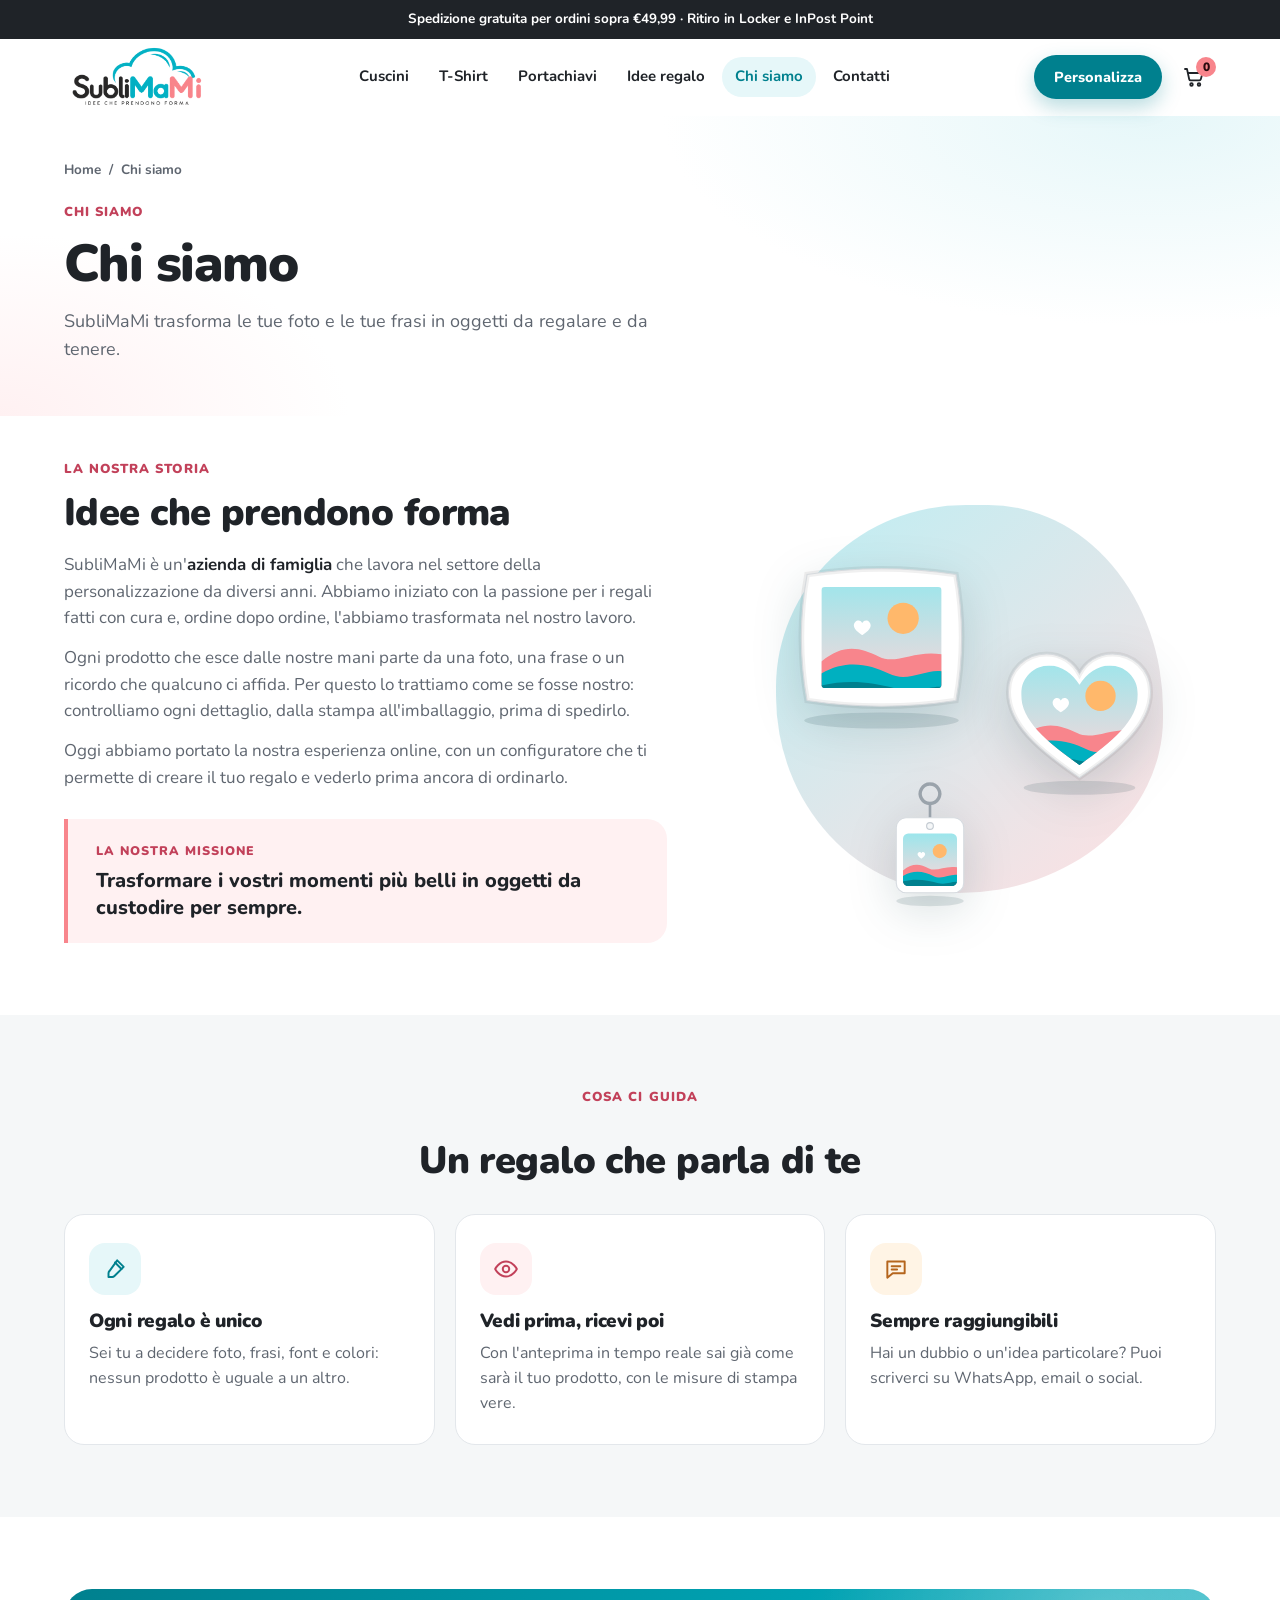
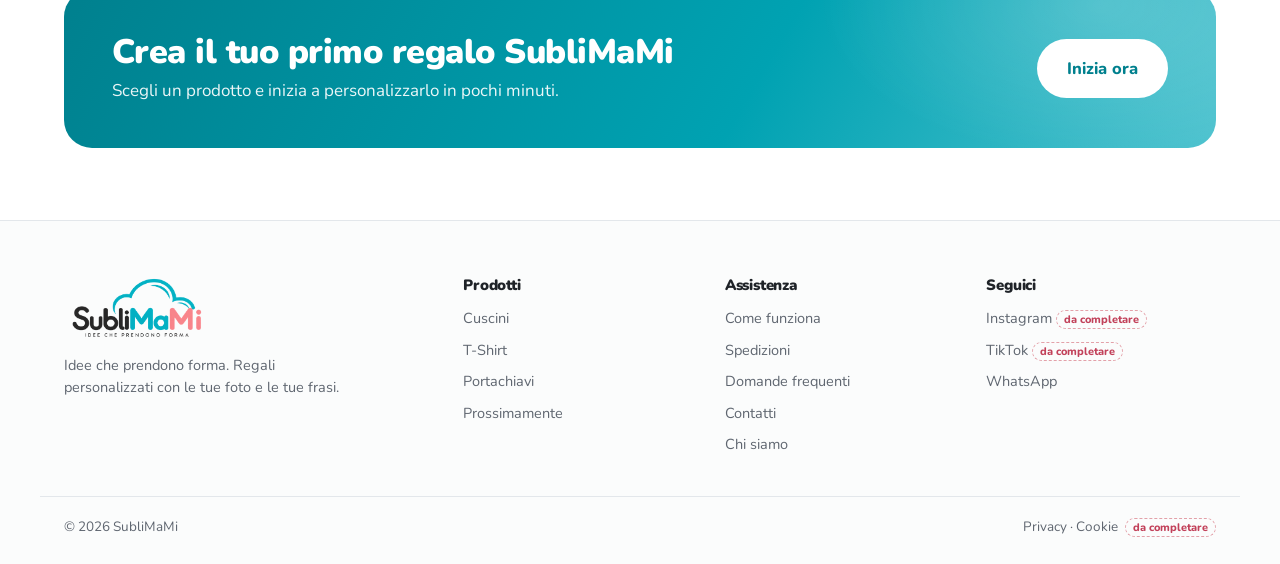
==== chi-siamo.html @ 6696f89f "Home: torna il portachiavi, ora in MDF bianco con foto vere I nostri prodotti - Di nuovo quattro sch" ====
<!DOCTYPE html>
<html lang="it">
<head>
    <meta charset="UTF-8">
    <meta name="viewport" content="width=device-width, initial-scale=1.0">

    <title>Chi siamo | SubliMaMi</title>
    <meta name="description" content="La storia di SubliMaMi: regali personalizzati con le tue foto e le tue frasi.">

    <link rel="preconnect" href="https://fonts.googleapis.com">
    <link rel="preconnect" href="https://fonts.gstatic.com" crossorigin>
    <link rel="stylesheet" href="https://fonts.googleapis.com/css2?family=Nunito:wght@400;600;700;800;900&display=swap">

    <link rel="stylesheet" href="home.css?v=8613e28da44b">
</head>

<body>

    <!-- =========================================
         BARRA ANNUNCI
         ========================================= -->
    <div class="announcement-bar">
        Crea il tuo regalo personalizzato online, con anteprima in tempo reale
    </div>


    <!-- =========================================
         HEADER
         ========================================= -->
    <header class="home-header" id="homeHeader">
        <div class="container home-header-inner">

            <a href="index.html" class="home-logo" aria-label="SubliMaMi - Home">
                <img src="assets/sublimami-logo.png" alt="SubliMaMi">
            </a>

            <nav class="home-nav" id="homeNav" aria-label="Menu principale">
                <a href="personalizza.html?prodotto=cushion">Cuscini</a>
                <a href="personalizza.html?prodotto=tshirt">T-Shirt</a>
                <a href="personalizza.html?prodotto=keychain-round">Portachiavi</a>
                <a href="index.html#idee-regalo">Idee regalo</a>
                <a href="chi-siamo.html" aria-current="page">Chi siamo</a>
                <a href="contatti.html">Contatti</a>
            </nav>

            <div class="home-header-actions">
                <a href="personalizza.html" class="btn btn-primary btn-small header-cta">
                    Personalizza
                </a>

                <a href="personalizza.html?carrello=1" class="header-cart" aria-label="Carrello">
                    <svg viewBox="0 0 24 24" fill="none" stroke="currentColor" stroke-width="1.8" stroke-linecap="round" stroke-linejoin="round" aria-hidden="true"><path d="M3 4h2l2.2 10.2a1.5 1.5 0 0 0 1.5 1.2h8.6a1.5 1.5 0 0 0 1.5-1.1L20.5 8H6"/><circle cx="9.5" cy="19.5" r="1.3"/><circle cx="17" cy="19.5" r="1.3"/></svg>
                    <span class="header-cart-count" id="homeCartCount">0</span>
                </a>

                <button type="button" class="menu-toggle" id="menuToggle" aria-label="Apri menu" aria-expanded="false" aria-controls="homeNav">
                    <span></span><span></span><span></span>
                </button>
            </div>

        </div>
    </header>


    <main>

        <!-- =========================================
             INTESTAZIONE PAGINA
             ========================================= -->
        <section class="page-hero page-hero-teal">
            <div class="container">
                <nav class="breadcrumb" aria-label="Percorso">
                    <a href="index.html">Home</a>
                    <span aria-hidden="true">/</span>
                    <span>Chi siamo</span>
                </nav>
                <span class="eyebrow">Chi siamo</span>
                <h1>Chi siamo</h1>
                <p class="page-lead">SubliMaMi trasforma le tue foto e le tue frasi in oggetti da regalare e da tenere.</p>
            </div>
        </section>


        <!-- =========================================
             LA NOSTRA STORIA
             ========================================= -->
        <section class="section section-tight">
            <div class="container story">

                <div class="story-text">
                    <span class="eyebrow">La nostra storia</span>
                    <h2 class="section-title">Idee che prendono forma</h2>

                    <div class="story-body">
                        <p>SubliMaMi è un'<strong>azienda di famiglia</strong> che lavora nel settore della personalizzazione da diversi anni. Abbiamo iniziato con la passione per i regali fatti con cura e, ordine dopo ordine, l'abbiamo trasformata nel nostro lavoro.</p>
                        <p>Ogni prodotto che esce dalle nostre mani parte da una foto, una frase o un ricordo che qualcuno ci affida. Per questo lo trattiamo come se fosse nostro: controlliamo ogni dettaglio, dalla stampa all'imballaggio, prima di spedirlo.</p>
                        <p>Oggi abbiamo portato la nostra esperienza online, con un configuratore che ti permette di creare il tuo regalo e vederlo prima ancora di ordinarlo.</p>
                    </div>

                    <blockquote class="mission">
                        <span class="mission-label">La nostra missione</span>
                        <p>Trasformare i vostri momenti più belli in oggetti da custodire per sempre.</p>
                    </blockquote>
                </div>

                <div class="story-visual" aria-hidden="true">
                    <div class="story-blob"></div>
                    <img src="assets/home/cuscino.svg" alt="" class="story-item story-item-1">
                    <img src="assets/home/cuscino-cuore.svg" alt="" class="story-item story-item-2">
                    <img src="assets/home/portachiavi.svg" alt="" class="story-item story-item-3">
                </div>

            </div>
        </section>


        <!-- =========================================
             COSA CI GUIDA
             ========================================= -->
        <section class="section showcase">
            <div class="container">
                <div class="section-head section-head-center">
                    <span class="eyebrow">Cosa ci guida</span>
                    <h2 class="section-title">Un regalo che parla di te</h2>
                </div>

                <div class="values">
                    <div class="value-card">
                        <span class="value-icon value-teal"><svg viewBox="0 0 24 24" fill="none" stroke="currentColor" stroke-width="1.8" stroke-linecap="round" stroke-linejoin="round" aria-hidden="true"><path d="M14 4l6 6-8.5 8.5a3 3 0 0 1-2.1.9H6v-3.4a3 3 0 0 1 .9-2.1L14 4Z"/><path d="m12 6 6 6"/></svg></span>
                        <h3>Ogni regalo è unico</h3>
                        <p>Sei tu a decidere foto, frasi, font e colori: nessun prodotto è uguale a un altro.</p>
                    </div>
                    <div class="value-card">
                        <span class="value-icon value-pink"><svg viewBox="0 0 24 24" fill="none" stroke="currentColor" stroke-width="1.8" stroke-linecap="round" stroke-linejoin="round" aria-hidden="true"><path d="M2 12s3.5-7 10-7 10 7 10 7-3.5 7-10 7S2 12 2 12Z"/><circle cx="12" cy="12" r="3"/></svg></span>
                        <h3>Vedi prima, ricevi poi</h3>
                        <p>Con l'anteprima in tempo reale sai già come sarà il tuo prodotto, con le misure di stampa vere.</p>
                    </div>
                    <div class="value-card">
                        <span class="value-icon value-sun"><svg viewBox="0 0 24 24" fill="none" stroke="currentColor" stroke-width="1.8" stroke-linecap="round" stroke-linejoin="round" aria-hidden="true"><path d="M4 5h16v11H9l-5 4V5Z"/><path d="M8 9.5h8M8 12.5h5"/></svg></span>
                        <h3>Sempre raggiungibili</h3>
                        <p>Hai un dubbio o un'idea particolare? Puoi scriverci su WhatsApp, email o social.</p>
                    </div>
                </div>
            </div>
        </section>

        <section class="section">
            <div class="container">
                <div class="cta-band">
                    <div>
                        <h2>Crea il tuo primo regalo SubliMaMi</h2>
                        <p>Scegli un prodotto e inizia a personalizzarlo in pochi minuti.</p>
                    </div>
                    <a href="personalizza.html" class="btn btn-white btn-large">Inizia ora</a>
                </div>
            </div>
        </section>

    </main>


    <!-- =========================================
         FOOTER
         ========================================= -->
    <footer class="home-footer">
        <div class="container footer-grid">

            <div class="footer-brand">
                <img src="assets/sublimami-logo.png" alt="SubliMaMi" class="footer-logo">
                <p>Idee che prendono forma. Regali personalizzati con le tue foto e le tue frasi.</p>
            </div>

            <div class="footer-col">
                <h3>Prodotti</h3>
                <a href="personalizza.html?prodotto=cushion">Cuscini</a>
                <a href="personalizza.html?prodotto=tshirt">T-Shirt</a>
                <a href="personalizza.html?prodotto=keychain-round">Portachiavi</a>
                <a href="index.html#prossimamente">Prossimamente</a>
            </div>

            <div class="footer-col">
                <h3>Assistenza</h3>
                <a href="index.html#come-funziona">Come funziona</a>
                <a href="spedizioni.html">Spedizioni</a>
                <a href="spedizioni.html#domande">Domande frequenti</a>
                <a href="contatti.html">Contatti</a>
                <a href="chi-siamo.html">Chi siamo</a>
            </div>

            <div class="footer-col">
                <h3>Seguici</h3>
                <!-- I link si compilano da soli con i dati di site-config.js -->
                <a data-contact="instagram">Instagram</a>
                <a data-contact="tiktok">TikTok</a>
                <a data-contact="whatsapp">WhatsApp</a>
            </div>

        </div>

        <div class="container footer-bottom">
            <span>© <span id="currentYear">2026</span> SubliMaMi</span>
            <!-- DA COMPLETARE: Privacy e Cookie policy -->
            <span>Privacy · Cookie <em class="todo">da completare</em></span>
        </div>
    </footer>

    <script src="site-config.js?v=1eb8c7c63106"></script>
    <script src="home.js?v=667c66547c36"></script>
</body>
</html>
---- home.css ----
/* =====================================================================
   SUBLIMAMI - HOME PAGE
   Stile della pagina iniziale (index.html).
   Il configuratore (personalizza.html) usa invece style.css.
   ===================================================================== */

:root {
    --brand: #00b0c0;
    --brand-strong: #00808e;
    --brand-stronger: #006d78;
    --brand-soft: #e6f7f9;
    --brand-softer: #f2fbfc;

    --accent: #f8858c;
    --accent-strong: #c2415a;
    --accent-soft: #fff1f2;

    --sun-soft: #fff4e5;
    --mint-soft: #eaf8f0;

    --ink: #1f2328;
    --muted: #5f6670;
    --line: #e3e7eb;
    --surface: #ffffff;
    --page: #ffffff;
    --page-alt: #f5f7f8;

    --radius-xl: 28px;
    --radius-lg: 20px;
    --radius-md: 14px;

    --shadow-card: 0 1px 2px rgba(16, 24, 40, 0.04), 0 10px 30px rgba(16, 24, 40, 0.07);
    --shadow-button: 0 8px 20px rgba(0, 128, 142, 0.28);

    --font-ui: "Nunito", "Segoe UI", Arial, sans-serif;
}

* {
    box-sizing: border-box;
}

html {
    scroll-behavior: smooth;
    scroll-padding-top: 90px;
}

body {
    margin: 0;
    background: var(--page);
    color: var(--ink);
    font-family: var(--font-ui);
    font-size: 16px;
    line-height: 1.55;
    -webkit-font-smoothing: antialiased;
}

img {
    max-width: 100%;
    display: block;
}

a {
    color: inherit;
}

h1, h2, h3 {
    margin: 0;
    line-height: 1.15;
    letter-spacing: -0.015em;
}

p {
    margin: 0;
}

.container {
    width: 100%;
    max-width: 1200px;
    margin: 0 auto;
    padding: 0 24px;
}


/* ------------------------------ PULSANTI ------------------------------ */

.btn {
    display: inline-flex;
    align-items: center;
    justify-content: center;
    gap: 8px;
    border: 2px solid transparent;
    border-radius: 999px;
    font-family: inherit;
    font-weight: 800;
    text-decoration: none;
    cursor: pointer;
    transition: background 0.15s ease, color 0.15s ease, transform 0.15s ease, box-shadow 0.15s ease, border-color 0.15s ease;
    white-space: nowrap;
}

.btn svg {
    width: 20px;
    height: 20px;
}

.btn-small {
    padding: 9px 18px;
    font-size: 14.5px;
}

.btn-large {
    padding: 15px 28px;
    font-size: 16.5px;
}

.btn-primary {
    background: var(--brand-strong);
    color: #fff;
    box-shadow: var(--shadow-button);
}

.btn-primary:hover {
    background: var(--brand-stronger);
    transform: translateY(-2px);
}

.btn-ghost {
    background: var(--surface);
    border-color: var(--line);
    color: var(--ink);
}

.btn-ghost:hover {
    border-color: var(--brand);
    color: var(--brand-strong);
}

.btn-white {
    background: #fff;
    color: var(--brand-strong);
}

.btn-white:hover {
    transform: translateY(-2px);
    box-shadow: 0 10px 24px rgba(0, 0, 0, 0.15);
}

.btn:focus-visible,
a:focus-visible,
button:focus-visible {
    outline: 3px solid var(--brand);
    outline-offset: 3px;
}

.link-arrow {
    color: var(--brand-strong);
    font-weight: 800;
    text-decoration: none;
    white-space: nowrap;
}

.link-arrow::after {
    content: " →";
}

.link-arrow:hover {
    text-decoration: underline;
}


/* --------------------------- BARRA ANNUNCI --------------------------- */

.announcement-bar {
    padding: 9px 16px;
    background: var(--ink);
    color: #fff;
    font-size: 13.5px;
    font-weight: 700;
    text-align: center;
}


/* ------------------------------ HEADER ------------------------------ */

.home-header {
    position: sticky;
    top: 0;
    z-index: 50;
    background: rgba(255, 255, 255, 0.94);
    backdrop-filter: blur(10px);
    -webkit-backdrop-filter: blur(10px);
    border-bottom: 1px solid transparent;
    transition: border-color 0.2s ease, box-shadow 0.2s ease;
}

.home-header.scrolled {
    border-bottom-color: var(--line);
    box-shadow: 0 6px 20px rgba(16, 24, 40, 0.05);
}

.home-header-inner {
    display: flex;
    align-items: center;
    gap: 24px;
    height: 76px;
}

.home-logo img {
    width: 150px;
    height: auto;
}

.home-nav {
    display: flex;
    align-items: center;
    gap: 4px;
    margin: 0 auto;
}

.home-nav a {
    padding: 8px 13px;
    border-radius: 999px;
    color: var(--ink);
    font-size: 15px;
    font-weight: 700;
    text-decoration: none;
    transition: background 0.15s ease, color 0.15s ease;
}

.home-nav a:hover {
    background: var(--brand-soft);
    color: var(--brand-strong);
}

.home-header-actions {
    display: flex;
    align-items: center;
    gap: 10px;
}

.header-cart {
    position: relative;
    display: grid;
    place-items: center;
    width: 44px;
    height: 44px;
    border-radius: 50%;
    color: var(--ink);
    transition: background 0.15s ease;
}

.header-cart:hover {
    background: var(--page-alt);
}

.header-cart svg {
    width: 24px;
    height: 24px;
}

.header-cart-count {
    position: absolute;
    top: 2px;
    right: 0;
    min-width: 20px;
    height: 20px;
    padding: 0 5px;
    border-radius: 999px;
    background: var(--accent);
    color: #2a0a0e;
    font-size: 12px;
    font-weight: 900;
    line-height: 20px;
    text-align: center;
}

.menu-toggle {
    display: none;
    width: 44px;
    height: 44px;
    padding: 12px 11px;
    border: none;
    border-radius: 12px;
    background: transparent;
    cursor: pointer;
}

.menu-toggle span {
    display: block;
    height: 2px;
    margin: 4px 0;
    border-radius: 2px;
    background: var(--ink);
    transition: transform 0.2s ease, opacity 0.2s ease;
}

.menu-toggle[aria-expanded="true"] span:nth-child(1) {
    transform: translateY(6px) rotate(45deg);
}

.menu-toggle[aria-expanded="true"] span:nth-child(2) {
    opacity: 0;
}

.menu-toggle[aria-expanded="true"] span:nth-child(3) {
    transform: translateY(-6px) rotate(-45deg);
}


/* ------------------------------- HERO ------------------------------- */

.hero {
    position: relative;
    overflow: hidden;
    padding: 56px 0 72px;
    background:
        radial-gradient(900px 500px at 85% 20%, var(--brand-soft), transparent 60%),
        radial-gradient(700px 420px at 10% 90%, var(--accent-soft), transparent 60%);
}

.hero-inner {
    display: grid;
    grid-template-columns: 1.05fr 1fr;
    align-items: center;
    gap: 40px;
}

.eyebrow {
    display: inline-block;
    margin-bottom: 12px;
    color: var(--accent-strong);
    font-size: 13px;
    font-weight: 900;
    letter-spacing: 0.08em;
    text-transform: uppercase;
}

.hero h1 {
    position: relative;
    z-index: 0;
    font-size: clamp(36px, 5.2vw, 60px);
    font-weight: 900;
    letter-spacing: -0.03em;
}

.highlight {
    position: relative;
    color: var(--brand-strong);
    white-space: nowrap;
}

.highlight::after {
    content: "";
    position: absolute;
    left: -2%;
    right: -2%;
    bottom: 0.06em;
    height: 0.28em;
    border-radius: 999px;
    background: rgba(248, 133, 140, 0.35);
    z-index: -1;
}

.hero-lead {
    max-width: 520px;
    margin-top: 20px;
    color: var(--muted);
    font-size: 18.5px;
}

.hero-actions {
    display: flex;
    flex-wrap: wrap;
    gap: 12px;
    margin-top: 30px;
}

.hero-prices {
    margin-top: 22px;
    color: var(--muted);
    font-size: 14.5px;
}

.hero-prices strong {
    color: var(--ink);
}

.hero-visual {
    position: relative;
    aspect-ratio: 1 / 0.9;
    min-height: 320px;
}

.hero-blob {
    position: absolute;
    inset: 6% 4% 4% 8%;
    border-radius: 46% 54% 52% 48% / 52% 44% 56% 48%;
    background: linear-gradient(140deg, #bdeef3, #ffe0e2);
}

.hero-tshirt {
    position: absolute;
    left: 10%;
    right: 8%;
    top: 4%;
}

.hero-tshirt img:first-child {
    width: 100%;
    filter: drop-shadow(0 18px 30px rgba(0, 52, 58, 0.18));
}

.hero-tshirt-design,
.product-tshirt-design {
    position: absolute;
    left: 50%;
    top: 31%;
    width: 21%;
    transform: translateX(-50%);
    border-radius: 3px;
    opacity: 0.95;
}

.hero-item {
    position: absolute;
    filter: drop-shadow(0 14px 24px rgba(0, 52, 58, 0.16));
}

.hero-cushion {
    left: -2%;
    bottom: 0;
    width: 40%;
    animation: float 6s ease-in-out infinite;
}

.hero-keychain {
    right: 0;
    bottom: 6%;
    width: 26%;
    animation: float 6s ease-in-out 1.5s infinite;
}

.hero-chip {
    position: absolute;
    display: inline-flex;
    align-items: center;
    gap: 7px;
    padding: 9px 14px;
    border-radius: 999px;
    background: #fff;
    box-shadow: var(--shadow-card);
    font-size: 14px;
    font-weight: 800;
    white-space: nowrap;
}

.hero-chip svg {
    width: 18px;
    height: 18px;
    color: var(--brand-strong);
}

.hero-chip-1 {
    top: 10%;
    left: 0;
}

.hero-chip-2 {
    top: 2%;
    right: 4%;
}

.hero-chip-2 svg {
    color: var(--accent-strong);
}

@keyframes float {
    0%, 100% { transform: translateY(0); }
    50% { transform: translateY(-10px); }
}

@media (prefers-reduced-motion: reduce) {
    .hero-cushion,
    .hero-keychain {
        animation: none;
    }

    html {
        scroll-behavior: auto;
    }
}


/* --------------------------- PUNTI DI FORZA --------------------------- */

.features {
    padding: 22px 0;
    border-top: 1px solid var(--line);
    border-bottom: 1px solid var(--line);
    background: var(--surface);
}

.features-grid {
    display: grid;
    grid-template-columns: repeat(4, 1fr);
    gap: 20px;
}

.feature {
    display: flex;
    align-items: center;
    gap: 12px;
}

.feature-icon {
    flex: 0 0 44px;
    height: 44px;
    display: grid;
    place-items: center;
    border-radius: 14px;
    background: var(--brand-soft);
    color: var(--brand-strong);
}

.feature-icon svg {
    width: 22px;
    height: 22px;
}

.feature strong {
    display: block;
    font-size: 15px;
    font-weight: 800;
    line-height: 1.25;
}

.feature span {
    color: var(--muted);
    font-size: 13.5px;
    line-height: 1.3;
}


/* ------------------------------ SEZIONI ------------------------------ */

.section {
    padding: 72px 0;
}

.section-title {
    font-size: clamp(28px, 3.4vw, 38px);
    font-weight: 900;
}

.section-head {
    display: flex;
    align-items: flex-end;
    justify-content: space-between;
    gap: 20px;
    margin-bottom: 32px;
}

.section-head-center {
    flex-direction: column;
    align-items: center;
    text-align: center;
}


/* ----------------------------- CATEGORIE ----------------------------- */

.categories-section {
    padding-bottom: 24px;
}

.categories-section .section-title {
    margin-bottom: 28px;
    text-align: center;
}

.categories {
    display: flex;
    justify-content: center;
    gap: 22px;
    overflow-x: auto;
    padding: 4px 4px 12px;
    scrollbar-width: none;
}

.categories::-webkit-scrollbar {
    display: none;
}

.category {
    flex: 0 0 auto;
    display: flex;
    flex-direction: column;
    align-items: center;
    gap: 10px;
    width: 116px;
    color: var(--ink);
    font-size: 14.5px;
    font-weight: 800;
    text-align: center;
    text-decoration: none;
}

.category-image {
    display: grid;
    place-items: center;
    width: 104px;
    height: 104px;
    border-radius: 50%;
    background: var(--page-alt);
    transition: transform 0.2s ease, background 0.2s ease, box-shadow 0.2s ease;
}

.category-image img {
    width: 74%;
    height: 74%;
    object-fit: contain;
}

.category-image .category-tshirt {
    width: 92%;
}

.category:hover .category-image {
    transform: translateY(-4px);
    background: var(--brand-soft);
    box-shadow: 0 0 0 3px var(--brand);
}

.category-soon {
    color: var(--muted);
}

.category-soon .category-image {
    opacity: 0.75;
}


/* --------------------------- SCHEDE PRODOTTO --------------------------- */

.products-grid {
    display: grid;
    grid-template-columns: repeat(3, 1fr);
    gap: 24px;
}

.product-card {
    display: flex;
    flex-direction: column;
    overflow: hidden;
    border: 1px solid var(--line);
    border-radius: var(--radius-lg);
    background: var(--surface);
    transition: transform 0.2s ease, box-shadow 0.2s ease;
}

.product-card:hover {
    transform: translateY(-4px);
    box-shadow: var(--shadow-card);
}

.product-card-image {
    position: relative;
    display: block;
    height: 270px;
    padding: 24px;
}

.product-card-image > img {
    width: 100%;
    height: 100%;
    object-fit: contain;
    transition: transform 0.3s ease;
}

.product-card:hover .product-card-image > img,
.product-card:hover .product-tshirt {
    transform: scale(1.04);
}

.tint-teal { background: linear-gradient(160deg, var(--brand-soft), #f8fdfd); }
.tint-pink { background: linear-gradient(160deg, var(--accent-soft), #fffafa); }
.tint-sun  { background: linear-gradient(160deg, var(--sun-soft), #fffdf9); }

.product-tshirt {
    position: relative;
    display: block;
    height: 100%;
    aspect-ratio: 768 / 512;
    max-width: 100%;
    margin: 0 auto;
    transition: transform 0.3s ease;
}

.product-tshirt img:first-child {
    width: 100%;
    height: 100%;
    object-fit: contain;
    filter: drop-shadow(0 12px 18px rgba(0, 52, 58, 0.12));
}

.product-card-body {
    display: flex;
    flex: 1;
    flex-direction: column;
    gap: 8px;
    padding: 20px 22px 22px;
}

.product-card h3 {
    font-size: 20px;
    font-weight: 900;
}

.product-card p {
    color: var(--muted);
    font-size: 15px;
}

.color-dots {
    display: flex;
    gap: 6px;
    margin-top: 2px;
}

.color-dot {
    width: 18px;
    height: 18px;
    border-radius: 50%;
    border: 1px solid rgba(0, 0, 0, 0.2);
}

.dot-white { background: #fff; }
.dot-black { background: #111; }

.product-card-footer {
    display: flex;
    align-items: center;
    justify-content: space-between;
    gap: 12px;
    margin-top: auto;
    padding-top: 12px;
}

.price {
    font-size: 24px;
    font-weight: 900;
    letter-spacing: -0.02em;
}

.price small {
    color: var(--muted);
    font-size: 13px;
    font-weight: 700;
    letter-spacing: 0;
}


/* ------------------------ CONFIGURATORE IN EVIDENZA ------------------------ */

.showcase {
    background: var(--page-alt);
}

.showcase-inner {
    display: grid;
    grid-template-columns: 1.15fr 1fr;
    align-items: center;
    gap: 56px;
}

.browser-frame {
    overflow: hidden;
    border: 1px solid var(--line);
    border-radius: var(--radius-lg);
    background: #fff;
    box-shadow: 0 30px 60px rgba(16, 24, 40, 0.12);
    transform: rotate(-1.2deg);
}

.browser-bar {
    display: flex;
    gap: 6px;
    padding: 11px 14px;
    border-bottom: 1px solid var(--line);
    background: #fafbfc;
}

.browser-bar span {
    width: 10px;
    height: 10px;
    border-radius: 50%;
    background: #dde2e6;
}

.browser-bar span:first-child { background: var(--accent); }
.browser-bar span:nth-child(2) { background: #ffc46b; }
.browser-bar span:nth-child(3) { background: var(--brand); }

.showcase-text p {
    margin-top: 14px;
    color: var(--muted);
    font-size: 17px;
}

.check-list {
    display: grid;
    gap: 10px;
    margin: 22px 0 30px;
    padding: 0;
    list-style: none;
}

.check-list li {
    position: relative;
    padding-left: 32px;
    font-weight: 700;
}

.check-list li::before {
    content: "";
    position: absolute;
    left: 0;
    top: 2px;
    width: 22px;
    height: 22px;
    border-radius: 50%;
    background: var(--brand-soft);
}

.check-list li::after {
    content: "";
    position: absolute;
    left: 7px;
    top: 8px;
    width: 8px;
    height: 5px;
    border-left: 2px solid var(--brand-strong);
    border-bottom: 2px solid var(--brand-strong);
    transform: rotate(-45deg);
}


/* ----------------------------- COME FUNZIONA ----------------------------- */

.steps {
    display: grid;
    grid-template-columns: repeat(3, 1fr);
    gap: 24px;
    margin: 0;
    padding: 0;
    list-style: none;
    counter-reset: none;
}

.step {
    position: relative;
    padding: 30px 26px 28px;
    border: 1px solid var(--line);
    border-radius: var(--radius-lg);
    background: var(--surface);
}

.step-number {
    display: grid;
    place-items: center;
    width: 46px;
    height: 46px;
    margin-bottom: 18px;
    border-radius: 14px;
    background: var(--brand-strong);
    color: #fff;
    font-size: 20px;
    font-weight: 900;
}

.step:nth-child(2) .step-number {
    background: var(--accent-strong);
}

.step:nth-child(3) .step-number {
    background: var(--ink);
}

.step h3 {
    font-size: 20px;
    font-weight: 900;
}

.step p {
    margin-top: 8px;
    color: var(--muted);
}


/* ------------------------------ IDEE REGALO ------------------------------ */

.occasions {
    display: grid;
    grid-template-columns: repeat(4, 1fr);
    gap: 20px;
}

.occasion {
    display: flex;
    flex-direction: column;
    gap: 6px;
    padding: 24px;
    border-radius: var(--radius-lg);
    color: var(--ink);
    text-decoration: none;
    transition: transform 0.2s ease, box-shadow 0.2s ease;
}

.occasion:hover {
    transform: translateY(-4px);
    box-shadow: var(--shadow-card);
}

.occasion-icon {
    display: grid;
    place-items: center;
    width: 48px;
    height: 48px;
    margin-bottom: 18px;
    border-radius: 50%;
    background: #fff;
}

.occasion-icon svg {
    width: 24px;
    height: 24px;
}

.occasion strong {
    font-size: 19px;
    font-weight: 900;
}

.occasion span:last-child {
    color: var(--muted);
    font-size: 14.5px;
}

.occasion-pink { background: var(--accent-soft); }
.occasion-pink .occasion-icon { color: var(--accent-strong); }
.occasion-teal { background: var(--brand-soft); }
.occasion-teal .occasion-icon { color: var(--brand-strong); }
.occasion-sun  { background: var(--sun-soft); }
.occasion-sun .occasion-icon  { color: #b5651d; }
.occasion-mint { background: var(--mint-soft); }
.occasion-mint .occasion-icon { color: #2e7d4f; }


/* ------------------------------ PROSSIMAMENTE ------------------------------ */

.soon {
    background: var(--page-alt);
}

.soon-grid {
    display: grid;
    grid-template-columns: repeat(5, 1fr);
    gap: 18px;
}

.soon-card {
    position: relative;
    padding: 18px 16px 20px;
    border: 1px solid var(--line);
    border-radius: var(--radius-lg);
    background: var(--surface);
    text-align: center;
}

.soon-card img {
    width: 100%;
    aspect-ratio: 1;
    object-fit: contain;
    padding: 8px;
}

.soon-card h3 {
    margin-top: 8px;
    font-size: 16.5px;
    font-weight: 900;
}

.soon-card p {
    margin-top: 2px;
    color: var(--muted);
    font-size: 13.5px;
}

.soon-badge {
    position: absolute;
    top: 12px;
    left: 12px;
    padding: 3px 10px;
    border-radius: 999px;
    background: var(--ink);
    color: #fff;
    font-size: 12px;
    font-weight: 800;
}


/* ------------------------------ INVITO FINALE ------------------------------ */

.cta-band {
    display: flex;
    align-items: center;
    justify-content: space-between;
    gap: 24px;
    padding: 44px 48px;
    border-radius: var(--radius-xl);
    background:
        radial-gradient(400px 220px at 90% 10%, rgba(255, 255, 255, 0.18), transparent 70%),
        linear-gradient(120deg, var(--brand-strong), #00a2b2 60%, #4fc3cf);
    color: #fff;
}

.cta-band h2 {
    font-size: clamp(26px, 3vw, 34px);
    font-weight: 900;
}

.cta-band p {
    margin-top: 6px;
    opacity: 0.92;
    font-size: 17px;
}


/* ------------------------------- FOOTER ------------------------------- */

.home-footer {
    padding-top: 56px;
    border-top: 1px solid var(--line);
    background: #fbfcfc;
}

.footer-grid {
    display: grid;
    grid-template-columns: 1.6fr 1fr 1fr 1fr;
    gap: 32px;
}

.footer-logo {
    width: 150px;
}

.footer-brand p {
    max-width: 300px;
    margin-top: 14px;
    color: var(--muted);
    font-size: 14.5px;
}

.footer-col {
    display: flex;
    flex-direction: column;
    gap: 9px;
    font-size: 14.5px;
}

.footer-col h3 {
    margin-bottom: 4px;
    font-size: 15px;
    font-weight: 900;
}

.footer-col a {
    color: var(--muted);
    text-decoration: none;
}

.footer-col a:hover {
    color: var(--brand-strong);
}

.footer-col span {
    color: var(--muted);
}

/* Segnaposto ancora da riempire con informazioni vere */
.todo {
    margin-left: 4px;
    padding: 1px 7px;
    border: 1px dashed #e3a1a9;
    border-radius: 999px;
    color: var(--accent-strong);
    font-size: 11px;
    font-style: normal;
    font-weight: 800;
    white-space: nowrap;
}

.footer-bottom {
    display: flex;
    justify-content: space-between;
    gap: 16px;
    margin-top: 40px;
    padding-top: 20px;
    padding-bottom: 26px;
    border-top: 1px solid var(--line);
    color: var(--muted);
    font-size: 13.5px;
}


/* =====================================================================
   RESPONSIVE
   ===================================================================== */

@media (max-width: 1080px) {

    .home-nav a {
        padding: 8px 9px;
        font-size: 14.5px;
    }

    .soon-grid {
        grid-template-columns: repeat(3, 1fr);
    }

    .features-grid {
        grid-template-columns: repeat(2, 1fr);
    }
}


@media (max-width: 900px) {

    /* Menu a tendina */
    .menu-toggle {
        display: block;
    }

    .home-nav {
        position: absolute;
        top: 100%;
        left: 0;
        right: 0;
        display: none;
        flex-direction: column;
        align-items: stretch;
        gap: 2px;
        margin: 0;
        padding: 10px 16px 18px;
        border-bottom: 1px solid var(--line);
        background: #fff;
        box-shadow: 0 16px 30px rgba(16, 24, 40, 0.08);
    }

    .home-nav.open {
        display: flex;
    }

    .home-nav a {
        padding: 12px 14px;
        border-radius: 12px;
        font-size: 16px;
    }

    .home-header-actions {
        margin-left: auto;
    }

    .hero-inner,
    .showcase-inner {
        grid-template-columns: 1fr;
    }

    .hero {
        padding-top: 36px;
    }

    .hero-visual {
        max-width: 520px;
        width: 100%;
        margin: 0 auto;
    }

    .products-grid {
        grid-template-columns: repeat(2, 1fr);
    }

    .occasions {
        grid-template-columns: repeat(2, 1fr);
    }

    .steps {
        grid-template-columns: 1fr;
    }

    .footer-grid {
        grid-template-columns: 1fr 1fr;
    }

    .footer-brand {
        grid-column: 1 / -1;
    }

    .categories {
        justify-content: flex-start;
    }
}


@media (max-width: 600px) {

    .container {
        padding: 0 16px;
    }

    .announcement-bar {
        font-size: 12.5px;
    }

    .home-header-inner {
        height: 64px;
        gap: 10px;
    }

    .home-logo img {
        width: 118px;
    }

    .header-cta {
        display: none;
    }

    .section {
        padding: 52px 0;
    }

    .hero {
        padding: 28px 0 44px;
    }

    .hero-lead {
        font-size: 16.5px;
    }

    .hero-actions .btn {
        flex: 1 1 100%;
    }

    .hero-chip {
        padding: 7px 11px;
        font-size: 12.5px;
    }

    .features-grid {
        grid-template-columns: 1fr;
        gap: 14px;
    }

    .section-head {
        flex-direction: column;
        align-items: flex-start;
        margin-bottom: 24px;
    }

    .section-head-center {
        align-items: center;
    }

    .category {
        width: 92px;
        font-size: 13px;
    }

    .category-image {
        width: 84px;
        height: 84px;
    }

    .categories {
        gap: 12px;
        margin: 0 -16px;
        padding-left: 16px;
        padding-right: 16px;
    }

    .products-grid,
    .occasions {
        grid-template-columns: 1fr;
    }

    .occasion {
        min-height: 0;
    }

    .soon-grid {
        grid-template-columns: repeat(2, 1fr);
        gap: 12px;
    }

    /* Se le schede sono dispari, l'ultima occupa tutta la riga */
    .soon-card:last-child:nth-child(odd) {
        grid-column: 1 / -1;
    }

    .soon-card:last-child:nth-child(odd) img {
        max-width: 200px;
        margin: 0 auto;
    }

    .product-card-image {
        height: 240px;
    }

    .browser-frame {
        transform: none;
    }

    .cta-band {
        flex-direction: column;
        align-items: flex-start;
        padding: 32px 24px;
    }

    .cta-band .btn {
        width: 100%;
    }

    .footer-grid {
        grid-template-columns: 1fr;
        gap: 26px;
    }

    .footer-bottom {
        flex-direction: column;
        gap: 6px;
    }
}


/* =====================================================================
   PAGINE INTERNE (Spedizioni, Contatti, Chi siamo)
   ===================================================================== */

/* Voce del menu della pagina aperta */
.home-nav a[aria-current="page"] {
    background: var(--brand-soft);
    color: var(--brand-strong);
}

/* Link nel testo */
.text-link {
    color: var(--brand-strong);
    font-weight: 800;
}

/* Link non ancora compilati (manca il dato in site-config.js) */
a.is-missing {
    cursor: default;
}

.footer-col a.is-missing:hover {
    color: var(--muted);
}

.btn.is-missing,
.btn.is-missing:hover {
    background: #eef1f3;
    color: var(--muted);
    box-shadow: none;
    transform: none;
}

.btn.is-missing .todo {
    display: none;
}


/* ----------------------------- INTESTAZIONE ----------------------------- */

.page-hero {
    padding: 44px 0 52px;
}

.page-hero-teal {
    background:
        radial-gradient(700px 300px at 90% 0%, var(--brand-soft), transparent 70%),
        radial-gradient(500px 260px at 0% 100%, var(--accent-soft), transparent 70%);
}

.page-hero-pink {
    background:
        radial-gradient(700px 300px at 90% 0%, var(--accent-soft), transparent 70%),
        radial-gradient(500px 260px at 0% 100%, var(--brand-soft), transparent 70%);
}

.breadcrumb {
    display: flex;
    gap: 8px;
    margin-bottom: 18px;
    color: var(--muted);
    font-size: 13.5px;
    font-weight: 700;
}

.breadcrumb a {
    color: var(--muted);
    text-decoration: none;
}

.breadcrumb a:hover {
    color: var(--brand-strong);
}

.page-hero h1 {
    font-size: clamp(34px, 4.6vw, 52px);
    font-weight: 900;
    letter-spacing: -0.03em;
}

.page-lead {
    max-width: 620px;
    margin-top: 14px;
    color: var(--muted);
    font-size: 18px;
}

.section-tight {
    padding-top: 40px;
}

.section-intro {
    max-width: 560px;
    margin-top: 10px;
    margin-bottom: 28px;
    color: var(--muted);
    font-size: 16.5px;
}


/* ------------------------------ SPEDIZIONI ------------------------------ */

.info-grid {
    display: grid;
    grid-template-columns: repeat(3, 1fr);
    gap: 18px;
}

.info-card {
    display: flex;
    flex-direction: column;
    gap: 4px;
    padding: 22px;
    border: 1px solid var(--line);
    border-radius: var(--radius-lg);
    background: var(--surface);
}

.info-card-highlight {
    border-color: #bfe8ed;
    background: var(--brand-softer);
}

.info-icon {
    display: grid;
    place-items: center;
    width: 44px;
    height: 44px;
    margin-bottom: 10px;
    border-radius: 14px;
    background: var(--brand-soft);
    color: var(--brand-strong);
}

.info-icon svg {
    width: 22px;
    height: 22px;
}

.info-label {
    color: var(--muted);
    font-size: 14px;
    font-weight: 700;
}

.info-value {
    font-size: 22px;
    font-weight: 900;
    letter-spacing: -0.01em;
}

.info-value .todo {
    margin-left: 0;
    font-size: 12px;
}

.info-note {
    color: var(--muted);
    font-size: 13.5px;
}

.timeline {
    display: grid;
    grid-template-columns: repeat(4, 1fr);
    gap: 20px;
    margin: 0;
    padding: 0;
    list-style: none;
    counter-reset: step;
}

.timeline-step {
    position: relative;
    padding: 26px 22px;
    border: 1px solid var(--line);
    border-radius: var(--radius-lg);
    background: var(--surface);
    counter-increment: step;
}

.timeline-step::before {
    content: counter(step);
    position: absolute;
    top: 18px;
    right: 20px;
    color: #d5dbe0;
    font-size: 34px;
    font-weight: 900;
    line-height: 1;
}

.timeline-icon {
    display: grid;
    place-items: center;
    width: 48px;
    height: 48px;
    margin-bottom: 16px;
    border-radius: 50%;
    background: var(--brand-strong);
    color: #fff;
}

.timeline-step:nth-child(2) .timeline-icon { background: var(--accent-strong); }
.timeline-step:nth-child(3) .timeline-icon { background: var(--ink); }
.timeline-step:nth-child(4) .timeline-icon { background: #d9771f; }

.timeline-icon svg {
    width: 24px;
    height: 24px;
}

.timeline-step h3 {
    font-size: 18px;
    font-weight: 900;
}

.timeline-step p {
    margin-top: 6px;
    color: var(--muted);
    font-size: 15px;
}

.faq-layout,
.tips-layout {
    display: grid;
    grid-template-columns: 0.8fr 1.2fr;
    gap: 48px;
    align-items: start;
}

.faq-list {
    display: grid;
    gap: 12px;
}

.faq-item {
    border: 1px solid var(--line);
    border-radius: var(--radius-md);
    background: var(--surface);
    transition: border-color 0.15s ease, box-shadow 0.15s ease;
}

.faq-item[open] {
    border-color: #bfe8ed;
    box-shadow: var(--shadow-card);
}

.faq-item summary {
    position: relative;
    padding: 18px 56px 18px 20px;
    font-size: 16.5px;
    font-weight: 800;
    list-style: none;
    cursor: pointer;
}

.faq-item summary::-webkit-details-marker {
    display: none;
}

.faq-item summary::after {
    content: "+";
    position: absolute;
    top: 50%;
    right: 18px;
    display: grid;
    place-items: center;
    width: 28px;
    height: 28px;
    border-radius: 50%;
    background: var(--brand-soft);
    color: var(--brand-strong);
    font-size: 20px;
    font-weight: 800;
    line-height: 1;
    transform: translateY(-50%);
    transition: transform 0.2s ease;
}

.faq-item[open] summary::after {
    content: "−";
}

.faq-item summary:focus-visible {
    outline: 3px solid var(--brand);
    outline-offset: 2px;
    border-radius: var(--radius-md);
}

.faq-answer {
    padding: 0 20px 18px;
    color: var(--muted);
}


/* ------------------------------- CONTATTI ------------------------------- */

.contact-grid {
    display: grid;
    grid-template-columns: repeat(4, 1fr);
    gap: 18px;
}

.contact-card {
    display: flex;
    flex-direction: column;
    gap: 6px;
    padding: 24px 22px;
    border: 1px solid var(--line);
    border-radius: var(--radius-lg);
    background: var(--surface);
    transition: transform 0.2s ease, box-shadow 0.2s ease;
}

.contact-card:hover {
    transform: translateY(-3px);
    box-shadow: var(--shadow-card);
}

.contact-icon {
    display: grid;
    place-items: center;
    width: 52px;
    height: 52px;
    margin-bottom: 10px;
    border-radius: 16px;
}

.contact-icon svg {
    width: 26px;
    height: 26px;
}

.contact-green .contact-icon { background: #e7f8ee; color: #1f8a4c; }
.contact-teal .contact-icon  { background: var(--brand-soft); color: var(--brand-strong); }
.contact-pink .contact-icon  { background: var(--accent-soft); color: var(--accent-strong); }
.contact-dark .contact-icon  { background: #eceef0; color: var(--ink); }

.contact-card h3 {
    font-size: 19px;
    font-weight: 900;
}

.contact-card p {
    color: var(--muted);
    font-size: 14.5px;
}

.contact-value {
    margin: 6px 0 14px;
    font-weight: 800;
    word-break: break-all;
}

.contact-value .todo {
    margin-left: 0;
}

.contact-card .btn {
    margin-top: auto;
    white-space: normal;
    text-align: center;
}

.tips-list {
    display: grid;
    gap: 14px;
    margin: 0;
    padding: 0;
    list-style: none;
}

.tips-list li {
    display: flex;
    gap: 14px;
    padding: 18px 20px;
    border: 1px solid var(--line);
    border-radius: var(--radius-md);
    background: var(--surface);
}

.tip-icon {
    flex: 0 0 42px;
    height: 42px;
    display: grid;
    place-items: center;
    border-radius: 12px;
    background: var(--brand-soft);
    color: var(--brand-strong);
}

.tip-icon svg {
    width: 21px;
    height: 21px;
}

.tips-list strong {
    display: block;
    font-weight: 900;
}

.tips-list span {
    color: var(--muted);
    font-size: 15px;
}


/* ------------------------------- CHI SIAMO ------------------------------- */

.story {
    display: grid;
    grid-template-columns: 1.1fr 0.9fr;
    gap: 56px;
    align-items: center;
}

.placeholder-box {
    margin-top: 22px;
    padding: 22px 24px;
    border: 2px dashed #e3a1a9;
    border-radius: var(--radius-lg);
    background: var(--accent-soft);
}

.placeholder-box strong {
    color: var(--accent-strong);
    font-size: 17px;
    font-weight: 900;
}

.placeholder-box p {
    margin-top: 6px;
    color: var(--muted);
}

.story-visual {
    position: relative;
    aspect-ratio: 1;
    max-width: 440px;
    width: 100%;
    margin: 0 auto;
}

.story-blob {
    position: absolute;
    inset: 6%;
    border-radius: 50% 46% 54% 48% / 48% 54% 46% 52%;
    background: linear-gradient(140deg, #bdeef3, #ffe0e2);
}

.story-item {
    position: absolute;
    filter: drop-shadow(0 14px 24px rgba(0, 52, 58, 0.16));
}

.story-item-1 { left: 4%;  top: 10%;  width: 52%; }
.story-item-2 { right: 2%; top: 30%;  width: 46%; }
.story-item-3 { left: 24%; bottom: 0; width: 34%; }

.values {
    display: grid;
    grid-template-columns: repeat(3, 1fr);
    gap: 20px;
}

.value-card {
    padding: 28px 24px;
    border: 1px solid var(--line);
    border-radius: var(--radius-lg);
    background: var(--surface);
}

.value-icon {
    display: grid;
    place-items: center;
    width: 52px;
    height: 52px;
    margin-bottom: 16px;
    border-radius: 16px;
}

.value-icon svg {
    width: 26px;
    height: 26px;
}

.value-teal { background: var(--brand-soft); color: var(--brand-strong); }
.value-pink { background: var(--accent-soft); color: var(--accent-strong); }
.value-sun  { background: var(--sun-soft); color: #b5651d; }

.value-card h3 {
    font-size: 19px;
    font-weight: 900;
}

.value-card p {
    margin-top: 8px;
    color: var(--muted);
}


/* ------------------------------ RESPONSIVE ------------------------------ */

@media (max-width: 1080px) {

    .contact-grid {
        grid-template-columns: repeat(2, 1fr);
    }

    .timeline {
        grid-template-columns: repeat(2, 1fr);
    }
}

@media (max-width: 900px) {

    .info-grid,
    .values {
        grid-template-columns: repeat(2, 1fr);
    }

    .faq-layout,
    .tips-layout,
    .story {
        grid-template-columns: 1fr;
        gap: 28px;
    }

    .story-visual {
        max-width: 340px;
    }
}

@media (max-width: 600px) {

    .page-hero {
        padding: 28px 0 36px;
    }

    .page-lead {
        font-size: 16.5px;
    }

    .info-grid,
    .values,
    .contact-grid,
    .timeline {
        grid-template-columns: 1fr;
    }

    .info-grid {
        gap: 12px;
    }

    .info-card {
        display: grid;
        grid-template-columns: 44px 1fr;
        column-gap: 14px;
        align-items: center;
        padding: 16px;
    }

    .info-icon {
        grid-row: span 3;
        margin-bottom: 0;
    }

    .info-value {
        font-size: 18px;
    }

    .faq-item summary {
        font-size: 15.5px;
    }
}

/* Le schede nascoste da home.js restano davvero nascoste */
.info-card[hidden] {
    display: none;
}

/* Chi siamo: testo della storia e missione */
.story-body {
    display: grid;
    gap: 14px;
    margin-top: 18px;
    color: var(--muted);
    font-size: 17px;
}

.story-body strong {
    color: var(--ink);
}

.mission {
    position: relative;
    margin: 28px 0 0;
    padding: 22px 24px 22px 28px;
    border-left: 4px solid var(--accent);
    border-radius: 0 var(--radius-lg) var(--radius-lg) 0;
    background: var(--accent-soft);
}

.mission-label {
    display: block;
    margin-bottom: 6px;
    color: var(--accent-strong);
    font-size: 12.5px;
    font-weight: 900;
    letter-spacing: 0.08em;
    text-transform: uppercase;
}

.mission p {
    margin: 0;
    color: var(--ink);
    font-size: 20px;
    font-weight: 800;
    line-height: 1.35;
}


/* Quattro prodotti in evidenza (cuscini, T-shirt, portachiavi, tappetino) */
.tint-mint { background: linear-gradient(160deg, var(--mint-soft), #fbfefc); }

@media (min-width: 1081px) {

    .products-grid {
        grid-template-columns: repeat(4, 1fr);
        gap: 20px;
    }

    .product-card-image {
        height: 230px;
    }

    .soon-grid {
        grid-template-columns: repeat(3, 1fr);
    }
}

@media (min-width: 601px) and (max-width: 1080px) {

    .products-grid {
        grid-template-columns: repeat(2, 1fr);
    }
}

.soon-card img {
    max-width: 220px;
    margin: 0 auto;
}

.product-card .price {
    white-space: nowrap;
}

/* "Presto disponibili": ora due prodotti */
@media (min-width: 1081px) {
    .soon-grid {
        grid-template-columns: repeat(2, minmax(0, 380px));
    }
}


/* ------------------------- T-SHIRT INDOSSATA ------------------------- */

.tshirt-model-inner {
    display: grid;
    grid-template-columns: 1fr minmax(0, 440px);
    align-items: center;
    gap: 56px;
}

.tshirt-model-text p {
    margin-top: 14px;
    color: var(--muted);
    font-size: 17px;
}

.tshirt-model-photo {
    position: relative;
    margin: 0;
    overflow: hidden;
    border-radius: var(--radius-xl);
    background: #dcdddf;
    box-shadow: 0 30px 60px rgba(16, 24, 40, 0.12);
    container-type: inline-size;
}

.tshirt-model-photo[hidden] {
    display: none;
}

/* Tutte le foto della galleria sono 4:5 */
.tshirt-model-photo img {
    display: block;
    width: 100%;
    height: auto;
    aspect-ratio: 4 / 5;
    object-fit: cover;
}

/* Riquadro sul petto: misure in % di ogni foto */
.tshirt-model-print {
    position: absolute;
    left: 37.9%;
    top: 37.7%;
    width: 21.8%;
    height: 23.2%;
    display: flex;
    flex-direction: column;
    align-items: center;
    justify-content: center;
    gap: 3cqw;
    padding: 3cqw;
    border: 2px dashed var(--brand-strong);
    border-radius: 2.5cqw;
    background: rgba(230, 247, 249, 0.6);
    color: var(--brand-strong);
    font-size: clamp(10px, 3.6cqw, 17px);
    font-weight: 800;
    line-height: 1.15;
    text-align: center;
}

.tshirt-model-print svg {
    flex: none;
    width: 9cqw;
    height: 9cqw;
}

[data-gallery-slide="poliestere"] .tshirt-model-print {
    left: 38%;
    top: 33.6%;
    width: 18.7%;
    height: 20%;
}

[data-gallery-slide="bambino"] .tshirt-model-print {
    left: 41%;
    top: 46%;
    width: 18.3%;
    height: 18.7%;
}

/* Riquadri più piccoli: icona e spazi ridotti */
[data-gallery-slide="poliestere"] .tshirt-model-print,
[data-gallery-slide="bambino"] .tshirt-model-print {
    gap: 1.5cqw;
    padding: 1.5cqw;
    font-size: clamp(10px, 3.2cqw, 15px);
}

[data-gallery-slide="poliestere"] .tshirt-model-print svg,
[data-gallery-slide="bambino"] .tshirt-model-print svg {
    width: 6.5cqw;
    height: 6.5cqw;
}

.tshirt-gallery-tabs {
    display: flex;
    justify-content: center;
    flex-wrap: wrap;
    gap: 8px;
    margin-top: 16px;
}

.tshirt-gallery-tab {
    padding: 8px 16px;
    border: 1px solid var(--line);
    border-radius: 999px;
    background: var(--surface);
    color: var(--ink);
    font-family: inherit;
    font-size: 14px;
    font-weight: 700;
    cursor: pointer;
}

.tshirt-gallery-tab:hover {
    border-color: var(--brand);
}

.tshirt-gallery-tab[aria-pressed="true"] {
    border-color: var(--brand-strong);
    background: var(--brand-strong);
    color: #ffffff;
}

.tshirt-gallery-tab:focus-visible {
    outline: 3px solid var(--brand);
    outline-offset: 2px;
}

@media (max-width: 900px) {

    .tshirt-model-inner {
        grid-template-columns: 1fr;
        gap: 32px;
    }

    .tshirt-model-visual {
        order: -1;
        width: 100%;
        max-width: 420px;
        margin: 0 auto;
    }
}


/* ------------------- PRESTO DISPONIBILI: FOTO DEI PRODOTTI ------------------- */

/* Quattro schede: 4 colonne su desktop, 2 su tablet e smartphone */
@media (min-width: 1081px) {
    .soon-grid.soon-grid-photos {
        grid-template-columns: repeat(4, minmax(0, 1fr));
    }
}

@media (min-width: 601px) and (max-width: 1080px) {
    .soon-grid.soon-grid-photos {
        grid-template-columns: repeat(2, minmax(0, 1fr));
    }
}

.soon-badge {
    z-index: 2;
}

.soon-photo {
    position: relative;
    overflow: hidden;
    border-radius: var(--radius-md);
    background: #ffffff;
    aspect-ratio: 1;
}

.soon-card .soon-photo img {
    display: block;
    width: 100%;
    height: 100%;
    max-width: none;
    margin: 0;
    padding: 0;
    object-fit: cover;
}

/* Versione "Personalizza con la tua foto", sopra la foto */
.soon-card .soon-photo .soon-photo-alt {
    position: absolute;
    inset: 0;
    opacity: 0;
    transition: opacity 0.35s ease;
}

@media (hover: hover) {
    .soon-photo:hover .soon-photo-alt {
        opacity: 1;
    }
}

.soon-formats {
    display: flex;
    justify-content: center;
    flex-wrap: wrap;
    gap: 6px;
    margin-top: 10px;
}

.soon-format {
    padding: 5px 12px;
    border: 1px solid var(--line);
    border-radius: 999px;
    background: var(--surface);
    color: var(--ink);
    font-family: inherit;
    font-size: 13px;
    font-weight: 700;
    cursor: pointer;
}

.soon-format:hover {
    border-color: var(--brand);
}

.soon-format[aria-pressed="true"] {
    border-color: var(--brand-strong);
    background: var(--brand-strong);
    color: #ffffff;
}

.soon-format:focus-visible {
    outline: 3px solid var(--brand);
    outline-offset: 2px;
}

@media (max-width: 600px) {
    .soon-format {
        padding: 4px 9px;
        font-size: 12px;
    }
}


/* ------------------- I NOSTRI PRODOTTI: FOTO VERE ------------------- */

/* La foto riempie il riquadro; passando sopra la scheda compare
   la versione "Personalizza con la tua foto" */
.product-card-photo {
    overflow: hidden;
    padding: 0;
    background: #ffffff;
}

.product-card-photo > img {
    object-fit: cover;
}

.product-card-photo > .product-photo-alt {
    position: absolute;
    inset: 0;
    opacity: 0;
    transition: opacity 0.35s ease, transform 0.3s ease;
}

@media (hover: hover) {
    .product-card:hover .product-photo-alt {
        opacity: 1;
    }
}

/* Tablet: se le schede sono dispari, l'ultima va al centro dell'ultima riga */
@media (min-width: 601px) and (max-width: 1080px) {
    .products-grid > .product-card:last-child:nth-child(odd) {
        grid-column: 1 / -1;
        justify-self: center;
        width: calc(50% - 12px);
    }
}
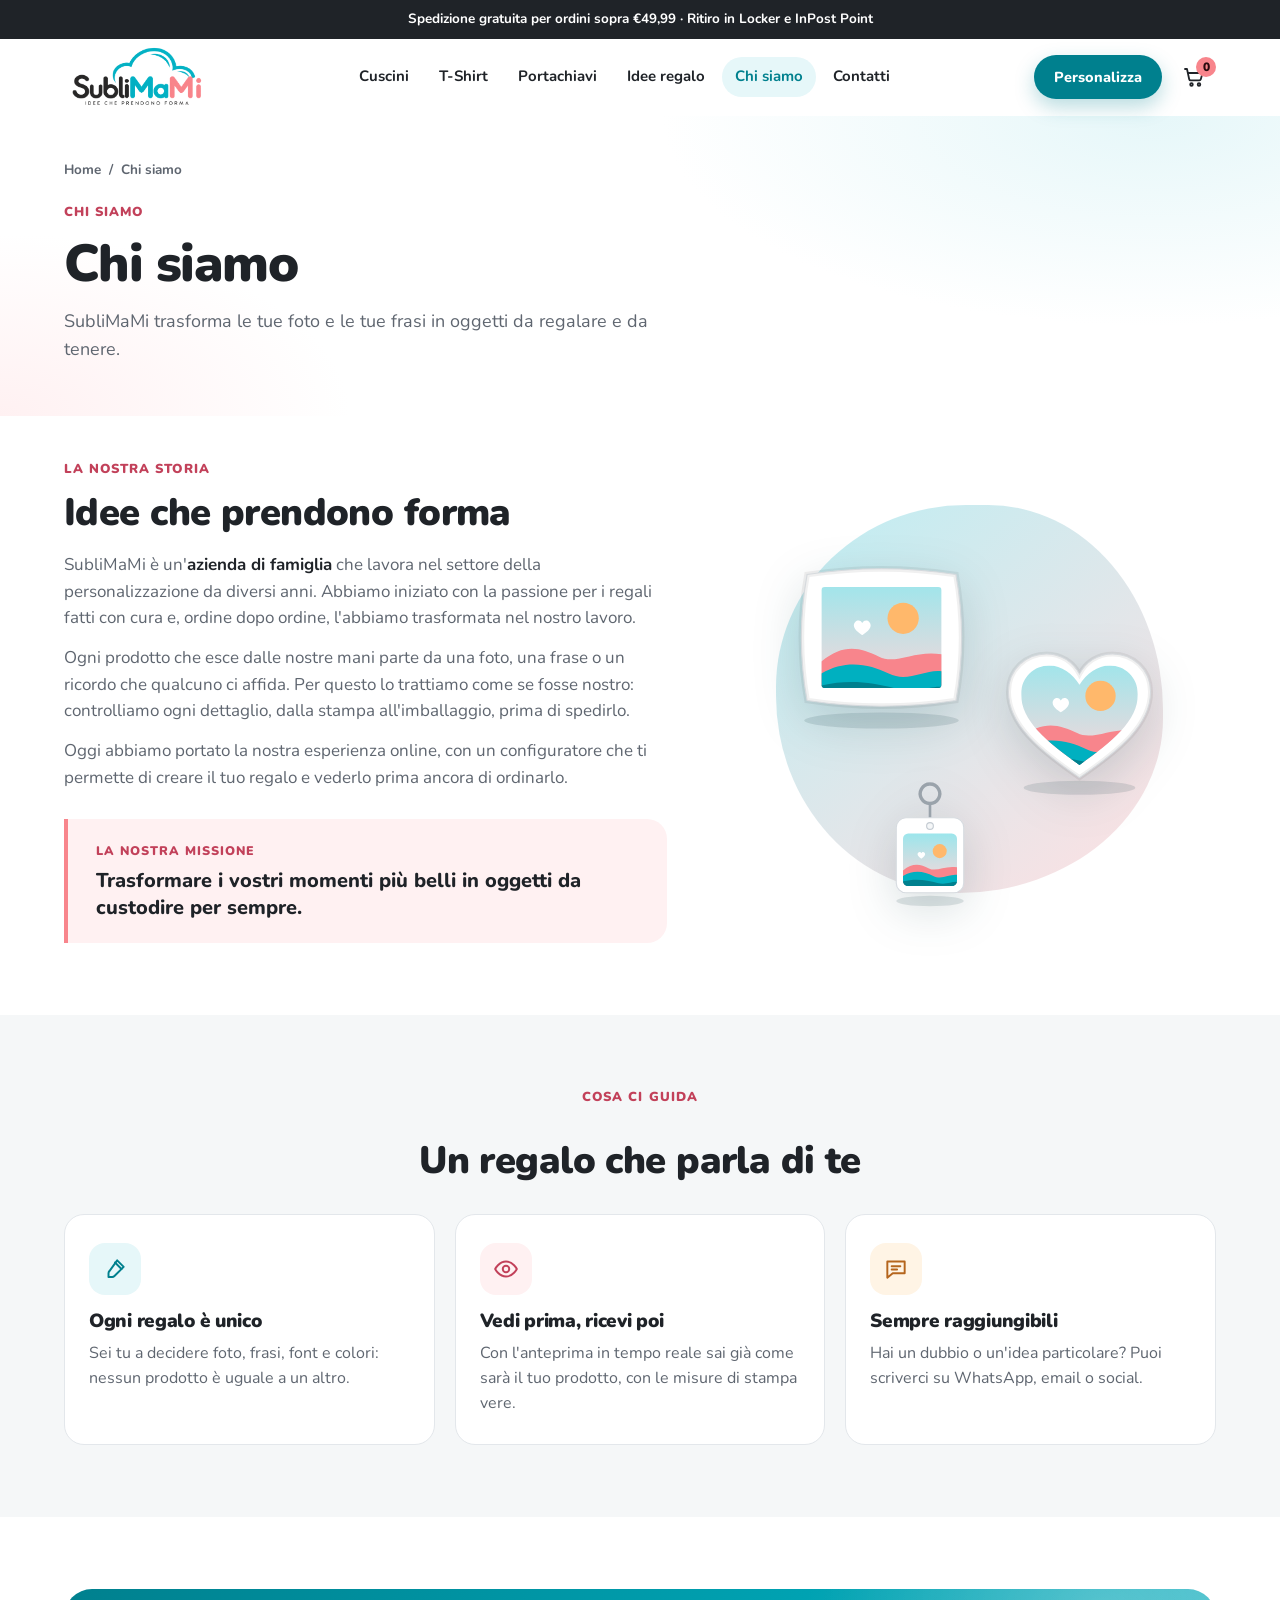
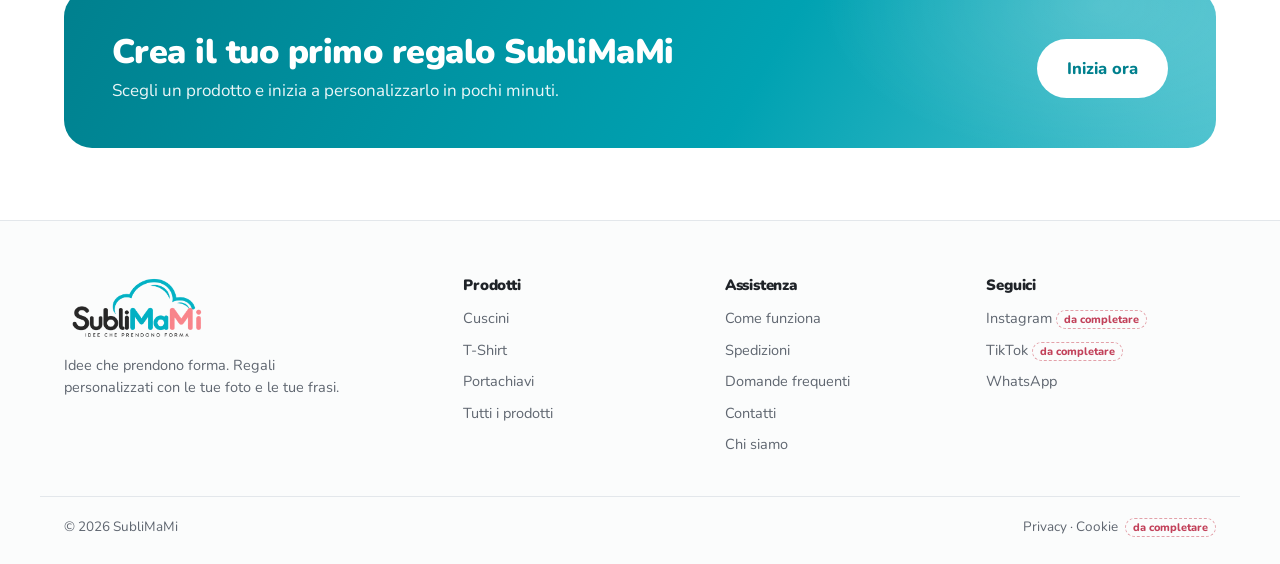
==== commit 220d4388: "Home: mattonelle, ardesie, puzzle e tele tra i prodotti disponibili I nostri prodotti - Otto schede:" ====
--- a/chi-siamo.html
+++ b/chi-siamo.html
@@ -11,7 +11,7 @@
     <link rel="preconnect" href="https://fonts.gstatic.com" crossorigin>
     <link rel="stylesheet" href="https://fonts.googleapis.com/css2?family=Nunito:wght@400;600;700;800;900&display=swap">
 
-    <link rel="stylesheet" href="home.css?v=8613e28da44b">
+    <link rel="stylesheet" href="home.css?v=03c18b1fc1f3">
 </head>
 
 <body>
@@ -175,7 +175,7 @@
                 <a href="personalizza.html?prodotto=cushion">Cuscini</a>
                 <a href="personalizza.html?prodotto=tshirt">T-Shirt</a>
                 <a href="personalizza.html?prodotto=keychain-round">Portachiavi</a>
-                <a href="index.html#prossimamente">Prossimamente</a>
+                <a href="index.html#prodotti">Tutti i prodotti</a>
             </div>
 
             <div class="footer-col">
@@ -205,6 +205,6 @@
     </footer>
 
     <script src="site-config.js?v=1eb8c7c63106"></script>
-    <script src="home.js?v=667c66547c36"></script>
+    <script src="home.js?v=05f992c71399"></script>
 </body>
 </html>
--- a/home.css
+++ b/home.css
@@ -2153,66 +2153,15 @@
 }
 
 
-/* ------------------- PRESTO DISPONIBILI: FOTO DEI PRODOTTI ------------------- */
-
-/* Quattro schede: 4 colonne su desktop, 2 su tablet e smartphone */
-@media (min-width: 1081px) {
-    .soon-grid.soon-grid-photos {
-        grid-template-columns: repeat(4, minmax(0, 1fr));
-    }
-}
-
-@media (min-width: 601px) and (max-width: 1080px) {
-    .soon-grid.soon-grid-photos {
-        grid-template-columns: repeat(2, minmax(0, 1fr));
-    }
-}
-
-.soon-badge {
-    z-index: 2;
-}
-
-.soon-photo {
-    position: relative;
-    overflow: hidden;
-    border-radius: var(--radius-md);
-    background: #ffffff;
-    aspect-ratio: 1;
-}
-
-.soon-card .soon-photo img {
-    display: block;
-    width: 100%;
-    height: 100%;
-    max-width: none;
-    margin: 0;
-    padding: 0;
-    object-fit: cover;
-}
-
-/* Versione "Personalizza con la tua foto", sopra la foto */
-.soon-card .soon-photo .soon-photo-alt {
-    position: absolute;
-    inset: 0;
-    opacity: 0;
-    transition: opacity 0.35s ease;
-}
-
-@media (hover: hover) {
-    .soon-photo:hover .soon-photo-alt {
-        opacity: 1;
-    }
-}
-
-.soon-formats {
-    display: flex;
-    justify-content: center;
+/* ------------------- FORMATI DELLE FOTO (mattonelle, ardesie) ------------------- */
+
+.photo-formats {
+    display: flex;
     flex-wrap: wrap;
     gap: 6px;
-    margin-top: 10px;
-}
-
-.soon-format {
+}
+
+.photo-format {
     padding: 5px 12px;
     border: 1px solid var(--line);
     border-radius: 999px;
@@ -2224,26 +2173,19 @@
     cursor: pointer;
 }
 
-.soon-format:hover {
+.photo-format:hover {
     border-color: var(--brand);
 }
 
-.soon-format[aria-pressed="true"] {
+.photo-format[aria-pressed="true"] {
     border-color: var(--brand-strong);
     background: var(--brand-strong);
     color: #ffffff;
 }
 
-.soon-format:focus-visible {
+.photo-format:focus-visible {
     outline: 3px solid var(--brand);
     outline-offset: 2px;
-}
-
-@media (max-width: 600px) {
-    .soon-format {
-        padding: 4px 9px;
-        font-size: 12px;
-    }
 }
 
 
@@ -2282,3 +2224,16 @@
         width: calc(50% - 12px);
     }
 }
+
+/* Foto su fondo bianco: intere, senza ritaglio */
+.product-card-photo-fit > img {
+    object-fit: contain;
+}
+
+/* Prodotti ancora senza prezzo */
+.product-card .price-pending {
+    color: var(--muted);
+    font-size: 15px;
+    font-weight: 800;
+    white-space: normal;
+}
